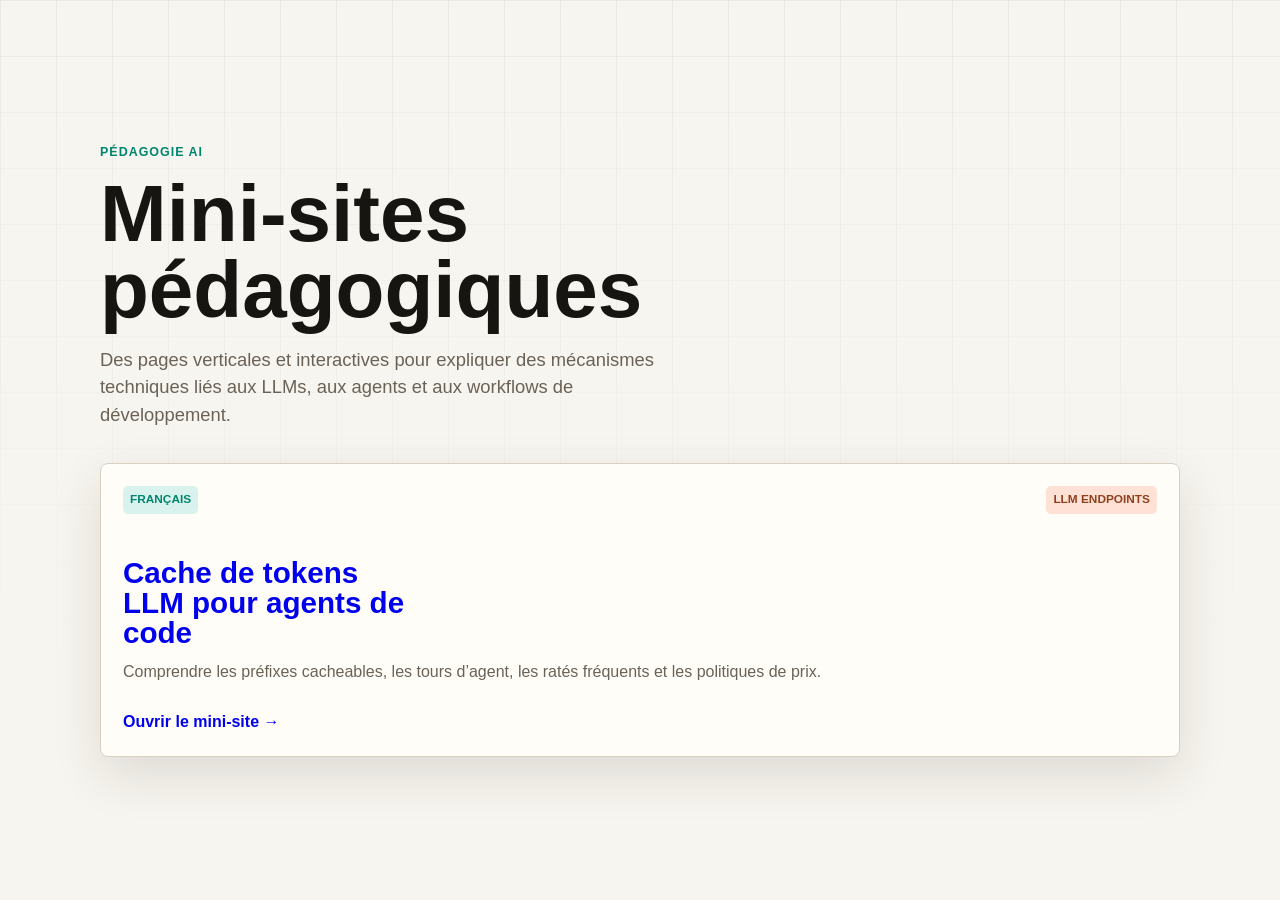
==== public/index.html @ 9476635a "feat: add llm token caching explainer" ====
<!doctype html>
<html lang="fr">
  <head>
    <meta charset="utf-8" />
    <meta name="viewport" content="width=device-width, initial-scale=1" />
    <title>Mini-sites pédagogiques</title>
    <meta
      name="description"
      content="Index des mini-sites pedagogiques disponibles dans ce projet."
    />
    <link
      rel="icon"
      href="data:image/svg+xml,%3Csvg xmlns='http://www.w3.org/2000/svg' viewBox='0 0 64 64'%3E%3Crect width='64' height='64' rx='12' fill='%23f7f5ef'/%3E%3Cpath d='M18 35h10v10H18zM36 35h10v10H36zM27 19h10v10H27z' fill='%2300856f'/%3E%3C/svg%3E"
    />
    <style>
      :root {
        color-scheme: light;
        --paper: #f7f5ef;
        --paper-strong: #fffdf8;
        --ink: #171512;
        --muted: #6b6257;
        --line: #d8d0c3;
        --hit: #00856f;
        --hit-soft: #d9f2ed;
        --miss-soft: #ffe2d5;
        --shadow: 0 18px 50px rgb(38 31 24 / 12%);
      }

      * {
        box-sizing: border-box;
      }

      body {
        min-height: 100vh;
        margin: 0;
        background: var(--paper);
        color: var(--ink);
        font-family:
          Verdana, Geneva, Tahoma, sans-serif;
        line-height: 1.5;
      }

      body::before {
        position: fixed;
        inset: 0;
        z-index: -1;
        pointer-events: none;
        content: "";
        background:
          linear-gradient(90deg, rgb(23 21 18 / 5%) 1px, transparent 1px),
          linear-gradient(180deg, rgb(23 21 18 / 4%) 1px, transparent 1px);
        background-size: 56px 56px;
        mask-image: linear-gradient(to bottom, black, transparent 75%);
      }

      main {
        display: grid;
        width: min(1080px, calc(100% - 36px));
        min-height: 100vh;
        margin: 0 auto;
        padding: 56px 0;
        align-content: center;
        gap: 34px;
      }

      .hero {
        max-width: 760px;
      }

      .eyebrow {
        margin: 0 0 14px;
        color: var(--hit);
        font-size: 0.78rem;
        font-weight: 800;
        letter-spacing: 0.08em;
        text-transform: uppercase;
      }

      h1,
      p {
        margin-top: 0;
      }

      h1 {
        margin-bottom: 18px;
        font-size: clamp(2.55rem, 7vw, 5rem);
        line-height: 0.95;
        letter-spacing: 0;
      }

      .lead {
        max-width: 58ch;
        margin-bottom: 0;
        color: var(--muted);
        font-size: 1.15rem;
      }

      .site-grid {
        display: grid;
        grid-template-columns: repeat(auto-fit, minmax(280px, 1fr));
        gap: 14px;
      }

      .site-card {
        display: grid;
        min-height: 260px;
        padding: 22px;
        border: 1px solid var(--line);
        border-radius: 8px;
        background: var(--paper-strong);
        box-shadow: var(--shadow);
        text-decoration: none;
      }

      .site-card:hover,
      .site-card:focus-visible {
        border-color: rgb(0 133 111 / 55%);
        outline: none;
      }

      .card-topline {
        display: flex;
        flex-wrap: wrap;
        gap: 8px;
        justify-content: space-between;
        margin-bottom: 44px;
      }

      .badge {
        display: inline-flex;
        min-height: 28px;
        align-items: center;
        padding: 4px 7px;
        border-radius: 5px;
        background: var(--hit-soft);
        color: var(--hit);
        font-size: 0.74rem;
        font-weight: 850;
        text-transform: uppercase;
      }

      .badge.secondary {
        background: var(--miss-soft);
        color: #91401f;
      }

      .site-card h2 {
        max-width: 18ch;
        margin: 0 0 12px;
        font-size: 1.85rem;
        line-height: 1.02;
        letter-spacing: 0;
      }

      .site-card p {
        margin-bottom: 0;
        color: var(--muted);
      }

      .card-action {
        align-self: end;
        margin-top: 26px;
        font-weight: 820;
      }
    </style>
  </head>
  <body>
    <main>
      <section class="hero" aria-labelledby="page-title">
        <p class="eyebrow">Pédagogie AI</p>
        <h1 id="page-title">Mini-sites pédagogiques</h1>
        <p class="lead">
          Des pages verticales et interactives pour expliquer des mécanismes techniques liés aux LLMs, aux agents et
          aux workflows de développement.
        </p>
      </section>

      <section class="site-grid" aria-label="Mini-sites disponibles">
        <a class="site-card" href="./llm-token-caching/fr/">
          <span class="card-topline">
            <span class="badge">Français</span>
            <span class="badge secondary">LLM endpoints</span>
          </span>
          <span>
            <h2>Cache de tokens LLM pour agents de code</h2>
            <p>
              Comprendre les préfixes cacheables, les tours d’agent, les ratés fréquents et les politiques de prix.
            </p>
          </span>
          <span class="card-action">Ouvrir le mini-site →</span>
        </a>
      </section>
    </main>
  </body>
</html>
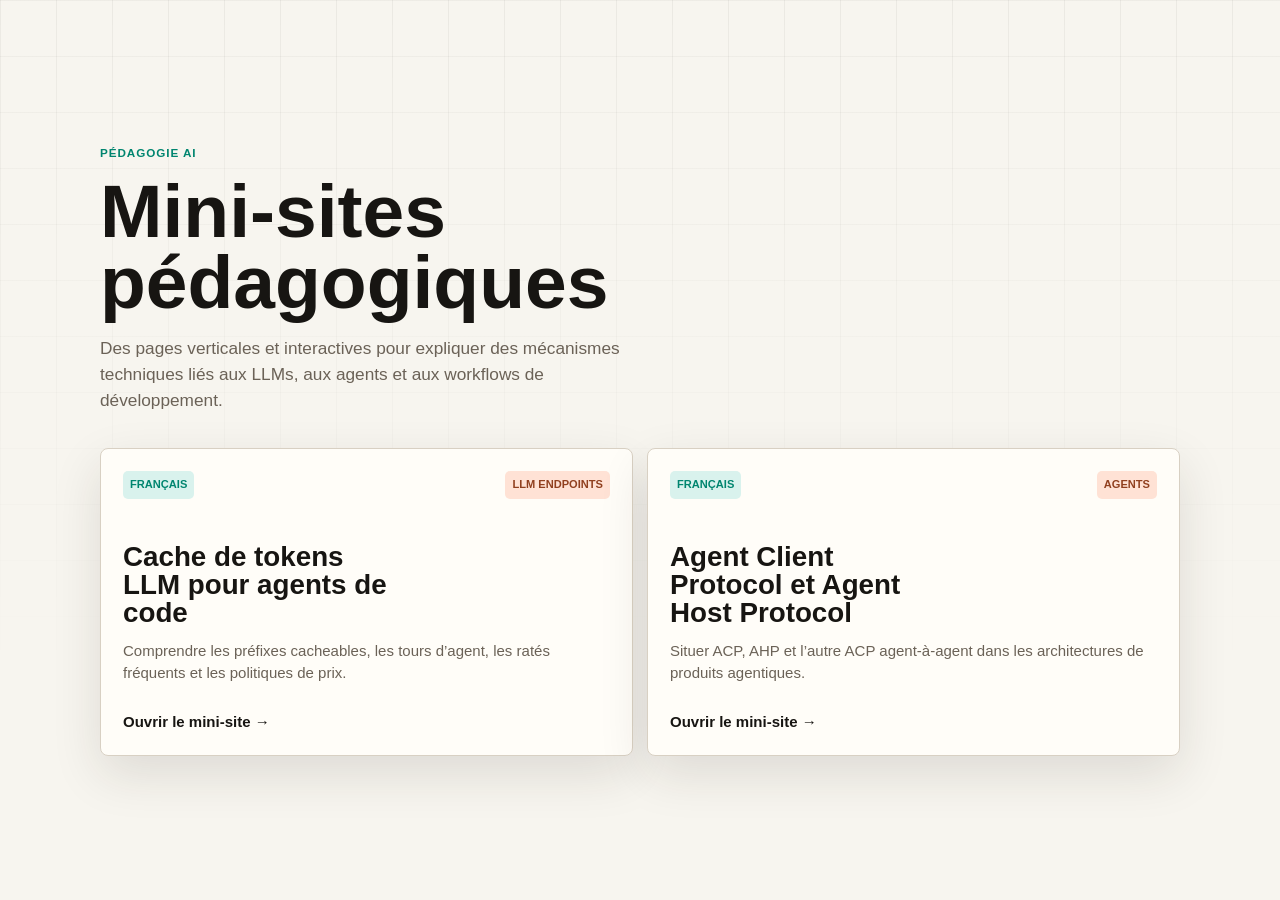
==== commit f8abd07d: "feat: add agent protocols explainer and shared docs" ====
--- a/public/index.html
+++ b/public/index.html
@@ -12,6 +12,7 @@
       rel="icon"
       href="data:image/svg+xml,%3Csvg xmlns='http://www.w3.org/2000/svg' viewBox='0 0 64 64'%3E%3Crect width='64' height='64' rx='12' fill='%23f7f5ef'/%3E%3Cpath d='M18 35h10v10H18zM36 35h10v10H36zM27 19h10v10H27z' fill='%2300856f'/%3E%3C/svg%3E"
     />
+    <link rel="stylesheet" href="./reset.css?v=20260519" />
     <style>
       :root {
         color-scheme: light;
@@ -189,6 +190,20 @@
           </span>
           <span class="card-action">Ouvrir le mini-site →</span>
         </a>
+
+        <a class="site-card" href="./agent-protocols/fr/">
+          <span class="card-topline">
+            <span class="badge">Français</span>
+            <span class="badge secondary">Agents</span>
+          </span>
+          <span>
+            <h2>Agent Client Protocol et Agent Host Protocol</h2>
+            <p>
+              Situer ACP, AHP et l’autre ACP agent-à-agent dans les architectures de produits agentiques.
+            </p>
+          </span>
+          <span class="card-action">Ouvrir le mini-site →</span>
+        </a>
       </section>
     </main>
   </body>
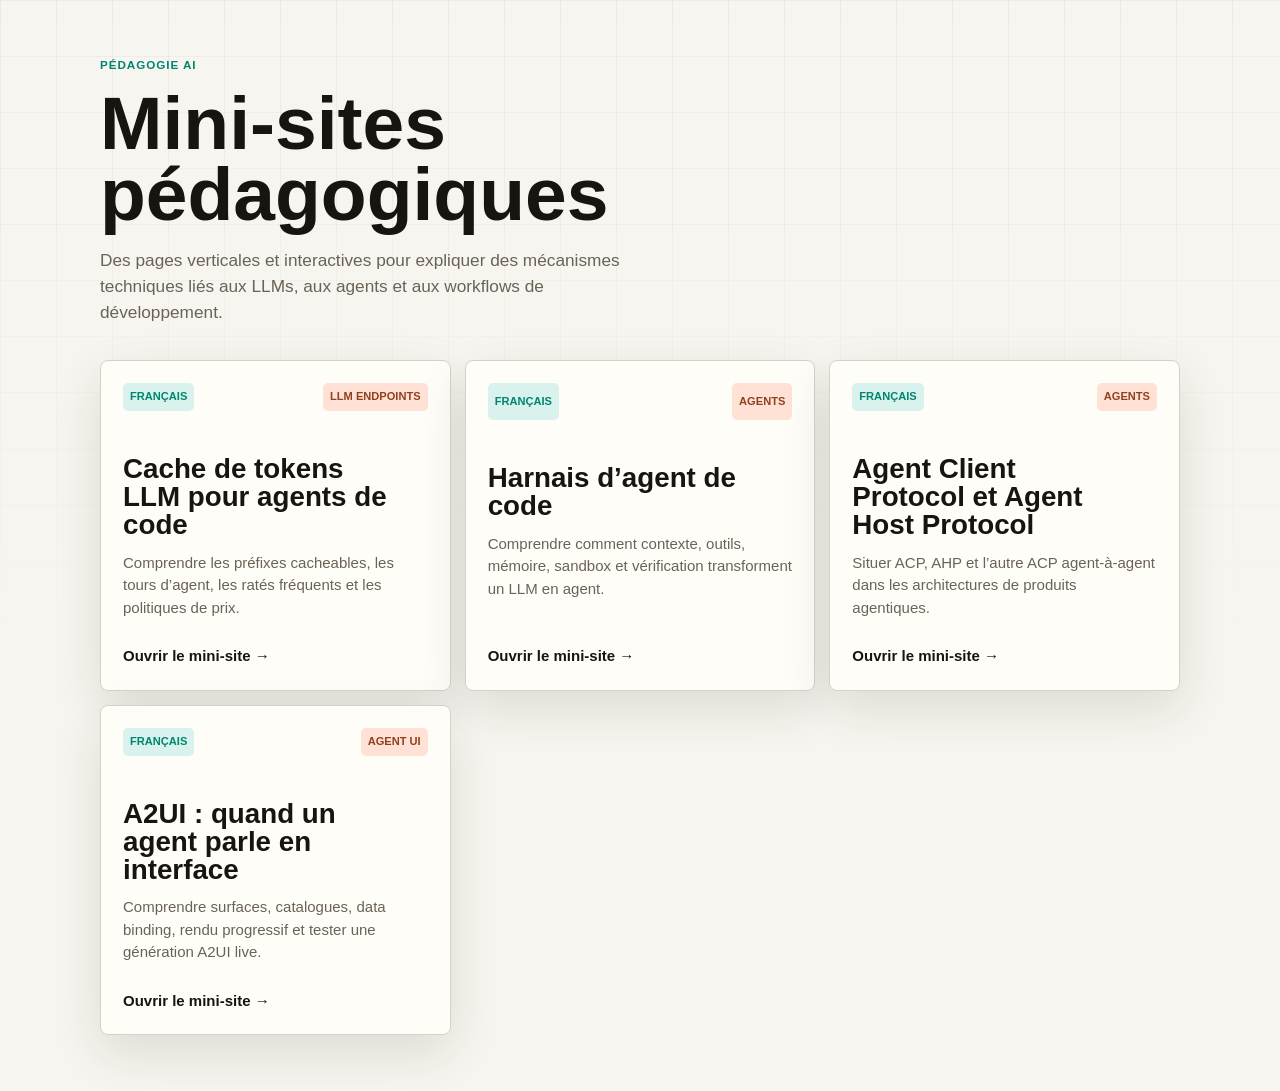
==== commit 959cb197: "feat(a2ui): add a2ui demo" ====
--- a/public/index.html
+++ b/public/index.html
@@ -191,6 +191,20 @@
           <span class="card-action">Ouvrir le mini-site →</span>
         </a>
 
+        <a class="site-card" href="./agent-harness/fr/">
+          <span class="card-topline">
+            <span class="badge">Français</span>
+            <span class="badge secondary">Agents</span>
+          </span>
+          <span>
+            <h2>Harnais d’agent de code</h2>
+            <p>
+              Comprendre comment contexte, outils, mémoire, sandbox et vérification transforment un LLM en agent.
+            </p>
+          </span>
+          <span class="card-action">Ouvrir le mini-site →</span>
+        </a>
+
         <a class="site-card" href="./agent-protocols/fr/">
           <span class="card-topline">
             <span class="badge">Français</span>
@@ -200,6 +214,20 @@
             <h2>Agent Client Protocol et Agent Host Protocol</h2>
             <p>
               Situer ACP, AHP et l’autre ACP agent-à-agent dans les architectures de produits agentiques.
+            </p>
+          </span>
+          <span class="card-action">Ouvrir le mini-site →</span>
+        </a>
+
+        <a class="site-card" href="./a2ui/fr/">
+          <span class="card-topline">
+            <span class="badge">Français</span>
+            <span class="badge secondary">Agent UI</span>
+          </span>
+          <span>
+            <h2>A2UI : quand un agent parle en interface</h2>
+            <p>
+              Comprendre surfaces, catalogues, data binding, rendu progressif et tester une génération A2UI live.
             </p>
           </span>
           <span class="card-action">Ouvrir le mini-site →</span>
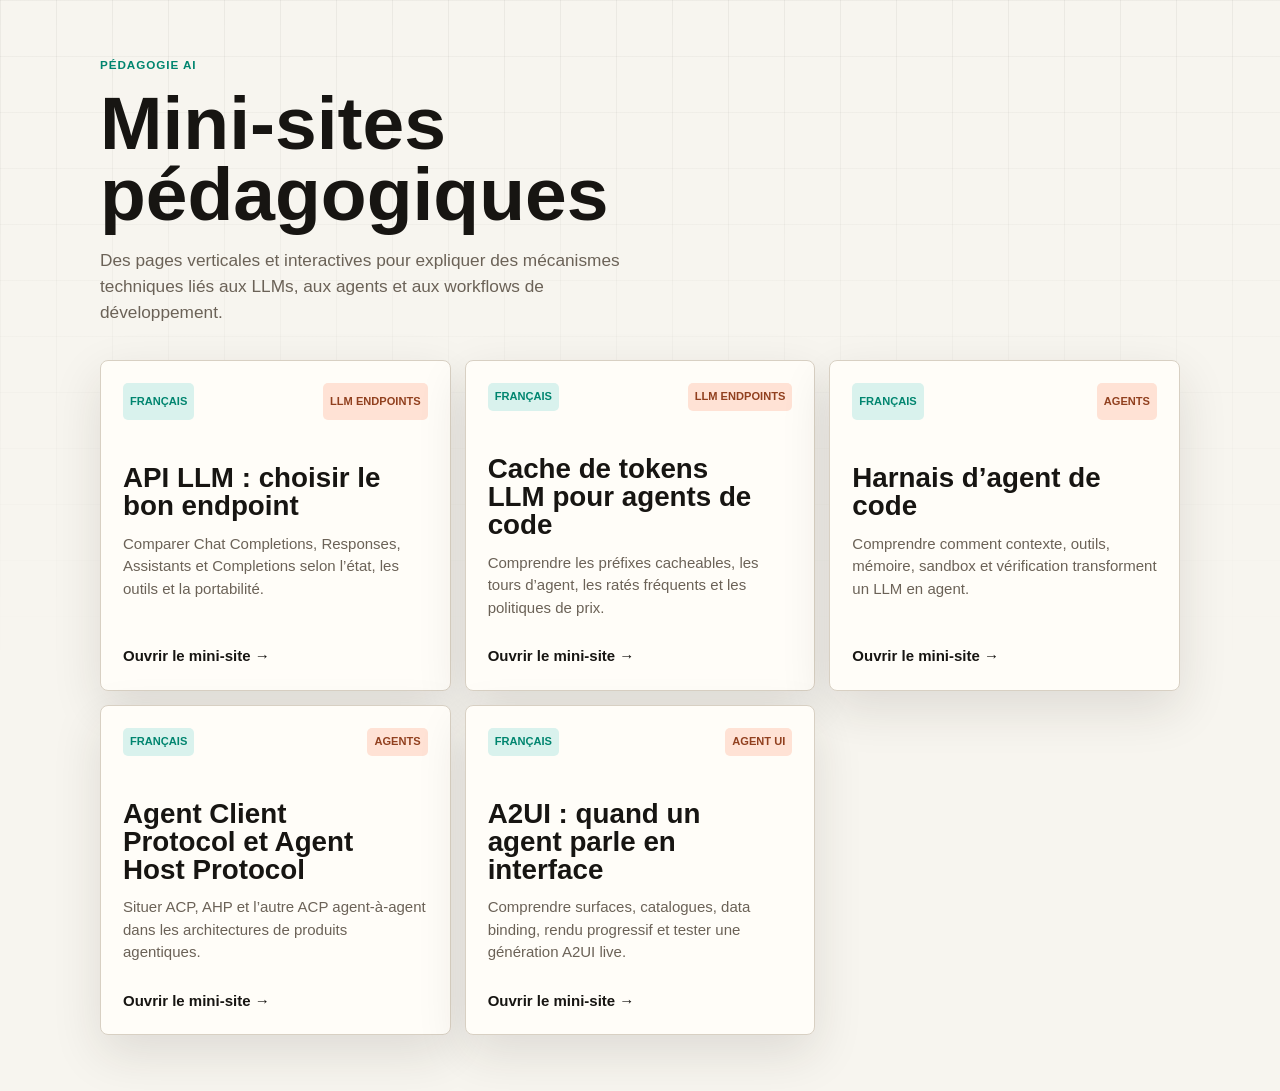
==== commit b53f037f: "feat: add LLM endpoint API explainer" ====
--- a/public/index.html
+++ b/public/index.html
@@ -36,8 +36,7 @@
         margin: 0;
         background: var(--paper);
         color: var(--ink);
-        font-family:
-          Verdana, Geneva, Tahoma, sans-serif;
+        font-family: Verdana, Geneva, Tahoma, sans-serif;
         line-height: 1.5;
       }
 
@@ -171,12 +170,28 @@
         <p class="eyebrow">Pédagogie AI</p>
         <h1 id="page-title">Mini-sites pédagogiques</h1>
         <p class="lead">
-          Des pages verticales et interactives pour expliquer des mécanismes techniques liés aux LLMs, aux agents et
-          aux workflows de développement.
+          Des pages verticales et interactives pour expliquer des mécanismes
+          techniques liés aux LLMs, aux agents et aux workflows de
+          développement.
         </p>
       </section>
 
       <section class="site-grid" aria-label="Mini-sites disponibles">
+        <a class="site-card" href="./llm-endpoint-apis/fr/">
+          <span class="card-topline">
+            <span class="badge">Français</span>
+            <span class="badge secondary">LLM endpoints</span>
+          </span>
+          <span>
+            <h2>API LLM : choisir le bon endpoint</h2>
+            <p>
+              Comparer Chat Completions, Responses, Assistants et Completions
+              selon l’état, les outils et la portabilité.
+            </p>
+          </span>
+          <span class="card-action">Ouvrir le mini-site →</span>
+        </a>
+
         <a class="site-card" href="./llm-token-caching/fr/">
           <span class="card-topline">
             <span class="badge">Français</span>
@@ -185,7 +200,8 @@
           <span>
             <h2>Cache de tokens LLM pour agents de code</h2>
             <p>
-              Comprendre les préfixes cacheables, les tours d’agent, les ratés fréquents et les politiques de prix.
+              Comprendre les préfixes cacheables, les tours d’agent, les ratés
+              fréquents et les politiques de prix.
             </p>
           </span>
           <span class="card-action">Ouvrir le mini-site →</span>
@@ -199,7 +215,8 @@
           <span>
             <h2>Harnais d’agent de code</h2>
             <p>
-              Comprendre comment contexte, outils, mémoire, sandbox et vérification transforment un LLM en agent.
+              Comprendre comment contexte, outils, mémoire, sandbox et
+              vérification transforment un LLM en agent.
             </p>
           </span>
           <span class="card-action">Ouvrir le mini-site →</span>
@@ -213,7 +230,8 @@
           <span>
             <h2>Agent Client Protocol et Agent Host Protocol</h2>
             <p>
-              Situer ACP, AHP et l’autre ACP agent-à-agent dans les architectures de produits agentiques.
+              Situer ACP, AHP et l’autre ACP agent-à-agent dans les
+              architectures de produits agentiques.
             </p>
           </span>
           <span class="card-action">Ouvrir le mini-site →</span>
@@ -227,7 +245,8 @@
           <span>
             <h2>A2UI : quand un agent parle en interface</h2>
             <p>
-              Comprendre surfaces, catalogues, data binding, rendu progressif et tester une génération A2UI live.
+              Comprendre surfaces, catalogues, data binding, rendu progressif et
+              tester une génération A2UI live.
             </p>
           </span>
           <span class="card-action">Ouvrir le mini-site →</span>
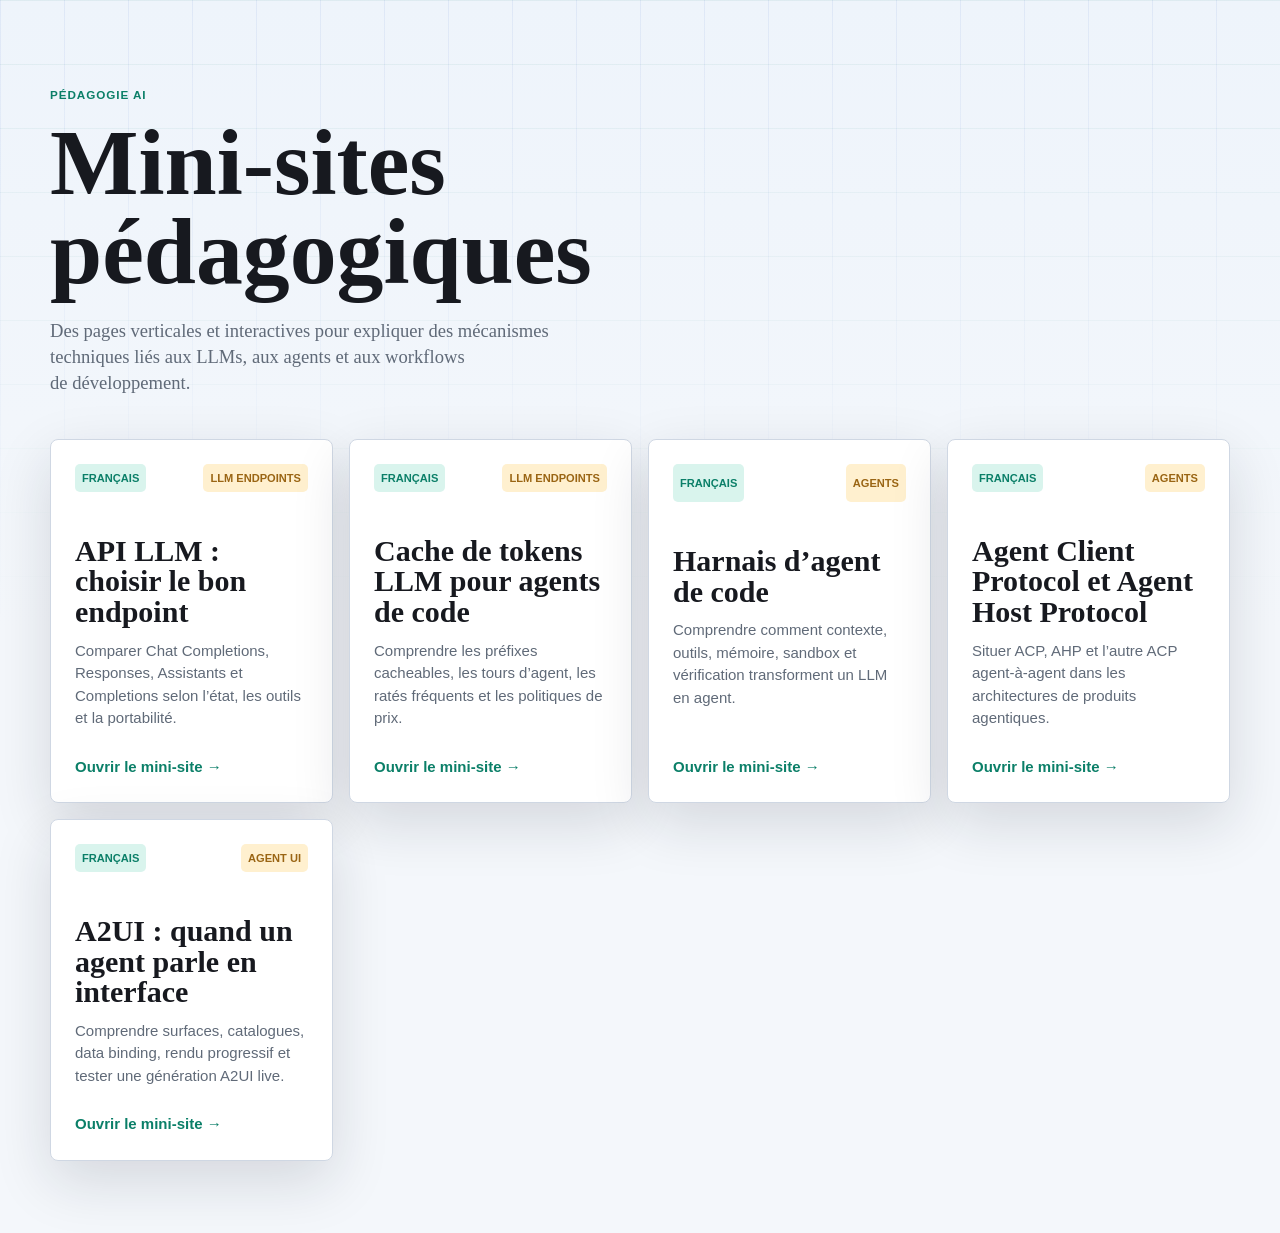
==== commit e57c4a3b: "style: update CSS variables and layout for improved design consistency" ====
--- a/public/index.html
+++ b/public/index.html
@@ -13,18 +13,23 @@
       href="data:image/svg+xml,%3Csvg xmlns='http://www.w3.org/2000/svg' viewBox='0 0 64 64'%3E%3Crect width='64' height='64' rx='12' fill='%23f7f5ef'/%3E%3Cpath d='M18 35h10v10H18zM36 35h10v10H36zM27 19h10v10H27z' fill='%2300856f'/%3E%3C/svg%3E"
     />
     <link rel="stylesheet" href="./reset.css?v=20260519" />
+    <link rel="stylesheet" href="./story.css?v=20260525-editorial3" />
     <style>
       :root {
         color-scheme: light;
-        --paper: #f7f5ef;
-        --paper-strong: #fffdf8;
-        --ink: #171512;
-        --muted: #6b6257;
-        --line: #d8d0c3;
-        --hit: #00856f;
-        --hit-soft: #d9f2ed;
-        --miss-soft: #ffe2d5;
-        --shadow: 0 18px 50px rgb(38 31 24 / 12%);
+        --paper: #f4f7fb;
+        --paper-strong: #ffffff;
+        --ink: #17191f;
+        --muted: #606a78;
+        --line: #cfd7e3;
+        --line-strong: #9aa8ba;
+        --teal: #0b7f68;
+        --teal-soft: #d9f4ed;
+        --blue: #2f65c8;
+        --blue-soft: #dce8ff;
+        --amber: #9a6514;
+        --amber-soft: #fff0cf;
+        --shadow: 0 20px 58px rgb(20 30 46 / 14%);
       }
 
       * {
@@ -34,9 +39,11 @@
       body {
         min-height: 100vh;
         margin: 0;
-        background: var(--paper);
+        background:
+          linear-gradient(180deg, #eef4fb 0, var(--paper) 42rem),
+          var(--paper);
         color: var(--ink);
-        font-family: Verdana, Geneva, Tahoma, sans-serif;
+        font-family: var(--font-ui);
         line-height: 1.5;
       }
 
@@ -47,31 +54,35 @@
         pointer-events: none;
         content: "";
         background:
-          linear-gradient(90deg, rgb(23 21 18 / 5%) 1px, transparent 1px),
-          linear-gradient(180deg, rgb(23 21 18 / 4%) 1px, transparent 1px);
-        background-size: 56px 56px;
-        mask-image: linear-gradient(to bottom, black, transparent 75%);
+          linear-gradient(90deg, rgb(47 101 200 / 8%) 1px, transparent 1px),
+          linear-gradient(180deg, rgb(11 127 104 / 7%) 1px, transparent 1px);
+        background-size: 64px 64px;
+        mask-image: linear-gradient(to bottom, black, transparent 70%);
+      }
+
+      a {
+        color: inherit;
       }
 
       main {
         display: grid;
-        width: min(1080px, calc(100% - 36px));
+        width: min(1180px, calc(100% - 56px));
         min-height: 100vh;
         margin: 0 auto;
-        padding: 56px 0;
-        align-content: center;
-        gap: 34px;
+        padding: 86px 0 72px;
+        align-content: start;
+        gap: 42px;
       }
 
       .hero {
-        max-width: 760px;
+        max-width: 900px;
       }
 
       .eyebrow {
         margin: 0 0 14px;
-        color: var(--hit);
+        color: var(--teal);
         font-size: 0.78rem;
-        font-weight: 800;
+        font-weight: 850;
         letter-spacing: 0.08em;
         text-transform: uppercase;
       }
@@ -82,8 +93,9 @@
       }
 
       h1 {
-        margin-bottom: 18px;
-        font-size: clamp(2.55rem, 7vw, 5rem);
+        max-width: 11ch;
+        margin-bottom: 22px;
+        font-size: clamp(3.4rem, 8vw, 6.25rem);
         line-height: 0.95;
         letter-spacing: 0;
       }
@@ -92,19 +104,20 @@
         max-width: 58ch;
         margin-bottom: 0;
         color: var(--muted);
-        font-size: 1.15rem;
+        font-size: 1.24rem;
+        line-height: 1.42;
       }
 
       .site-grid {
         display: grid;
         grid-template-columns: repeat(auto-fit, minmax(280px, 1fr));
-        gap: 14px;
+        gap: 16px;
       }
 
       .site-card {
         display: grid;
-        min-height: 260px;
-        padding: 22px;
+        min-height: 282px;
+        padding: 24px;
         border: 1px solid var(--line);
         border-radius: 8px;
         background: var(--paper-strong);
@@ -114,8 +127,9 @@
 
       .site-card:hover,
       .site-card:focus-visible {
-        border-color: rgb(0 133 111 / 55%);
+        border-color: rgb(11 127 104 / 55%);
         outline: none;
+        transform: translateY(-2px);
       }
 
       .card-topline {
@@ -132,22 +146,23 @@
         align-items: center;
         padding: 4px 7px;
         border-radius: 5px;
-        background: var(--hit-soft);
-        color: var(--hit);
+        background: var(--teal-soft);
+        color: var(--teal);
         font-size: 0.74rem;
         font-weight: 850;
         text-transform: uppercase;
       }
 
       .badge.secondary {
-        background: var(--miss-soft);
-        color: #91401f;
+        background: var(--amber-soft);
+        color: var(--amber);
       }
 
       .site-card h2 {
         max-width: 18ch;
         margin: 0 0 12px;
-        font-size: 1.85rem;
+        font-family: var(--font-prose);
+        font-size: 2rem;
         line-height: 1.02;
         letter-spacing: 0;
       }
@@ -160,7 +175,34 @@
       .card-action {
         align-self: end;
         margin-top: 26px;
+        color: var(--teal);
         font-weight: 820;
+      }
+
+      .site-card:focus-visible {
+        outline: 3px solid var(--blue);
+        outline-offset: 3px;
+      }
+
+      @media (max-width: 760px) {
+        main {
+          width: min(100% - 36px, 1180px);
+          padding: 58px 0;
+          gap: 30px;
+        }
+
+        h1 {
+          max-width: 12ch;
+          font-size: 3.15rem;
+        }
+
+        .lead {
+          font-size: 1.08rem;
+        }
+
+        .site-card {
+          min-height: 236px;
+        }
       }
     </style>
   </head>
--- a/public/story.css
+++ b/public/story.css
@@ -0,0 +1,224 @@
+:root {
+  --font-prose: Iowan Old Style, Charter, Georgia, serif;
+  --font-ui: Verdana, Geneva, Tahoma, sans-serif;
+  --font-code: ui-monospace, SFMono-Regular, Menlo, Consolas, monospace;
+  --story-measure: 62ch;
+  --story-note-measure: 22ch;
+  --story-section-block: 96px;
+  --story-section-inline: 28px;
+}
+
+html {
+  scroll-behavior: smooth;
+}
+
+body {
+  font-family: var(--font-ui);
+  overflow-x: clip;
+}
+
+code,
+pre,
+kbd,
+samp {
+  font-family: var(--font-code);
+}
+
+.code-panel code,
+.hero-code code {
+  white-space: pre-wrap;
+  overflow-wrap: anywhere;
+}
+
+h1,
+h2,
+.lead,
+.section-copy p:not(.eyebrow):not(.chapter-folio),
+.pull-quote,
+.margin-note {
+  font-family: var(--font-prose);
+}
+
+h1,
+h2,
+.lead,
+.section-copy p:not(.eyebrow):not(.chapter-folio) {
+  text-wrap: pretty;
+}
+
+.lead,
+.section-copy p:not(.eyebrow):not(.chapter-folio) {
+  max-width: var(--story-measure);
+}
+
+.story-section {
+  position: relative;
+  width: 100%;
+}
+
+.section-copy {
+  min-width: 0;
+}
+
+.hero > *,
+.story-section > * {
+  min-width: 0;
+}
+
+.chapter-folio {
+  display: flex;
+  width: fit-content;
+  align-items: center;
+  gap: 10px;
+  margin: 0 0 16px;
+  color: var(--muted);
+  font-family: var(--font-ui);
+  font-size: 0.74rem;
+  font-weight: 820;
+  line-height: 1.2;
+  text-transform: uppercase;
+}
+
+.chapter-folio::before {
+  display: block;
+  width: 42px;
+  height: 1px;
+  background: var(--line-strong, var(--line));
+  content: "";
+}
+
+.margin-note {
+  max-width: var(--story-note-measure);
+  margin: 18px 0;
+  padding: 12px 0 12px 14px;
+  border-left: 2px solid var(--line-strong, var(--line));
+  color: var(--muted);
+  font-size: 0.92rem;
+  line-height: 1.45;
+}
+
+.margin-note strong {
+  display: block;
+  margin-bottom: 6px;
+  color: var(--ink);
+  font-family: var(--font-ui);
+  font-size: 0.72rem;
+  font-weight: 850;
+  line-height: 1.2;
+  text-transform: uppercase;
+}
+
+.pull-quote {
+  max-width: 34ch;
+  margin: 30px 0;
+  padding: 4px 0 4px 18px;
+  border-left: 4px solid var(--line-strong, var(--line));
+  color: var(--ink);
+  font-size: 1.35rem;
+  line-height: 1.25;
+}
+
+.definition-strip {
+  clear: both;
+  display: grid;
+  gap: 12px;
+  margin: 28px 0 0;
+  padding: 16px 0;
+  border-top: 1px solid var(--line);
+  border-bottom: 1px solid var(--line);
+}
+
+.definition-strip dt {
+  margin: 0 0 4px;
+  color: var(--ink);
+  font-family: var(--font-ui);
+  font-size: 0.76rem;
+  font-weight: 850;
+  text-transform: uppercase;
+}
+
+.definition-strip dd {
+  margin: 0;
+  color: var(--muted);
+  font-family: var(--font-prose);
+  font-size: 0.98rem;
+  line-height: 1.45;
+}
+
+.wide-visual {
+  width: min(1180px, calc(100% - 56px));
+  margin-right: auto;
+  margin-left: auto;
+}
+
+@media (min-width: 1180px) {
+  .section-copy .margin-note {
+    float: right;
+    width: min(42%, var(--story-note-measure));
+    margin: 4px 0 18px 24px;
+  }
+
+  .section-copy.narrow .margin-note,
+  .section-copy.wide .margin-note {
+    float: none;
+    margin-left: auto;
+  }
+}
+
+@media (max-width: 760px) {
+  :root {
+    --story-section-block: 58px;
+    --story-section-inline: 18px;
+  }
+
+  h1 {
+    font-size: 2.45rem;
+  }
+
+  h2 {
+    font-size: 1.9rem;
+  }
+
+  .lead,
+  .section-copy p:not(.eyebrow):not(.chapter-folio) {
+    font-size: 1.04rem;
+  }
+
+  .chapter-folio {
+    margin-bottom: 12px;
+  }
+
+  .chapter-folio::before {
+    width: 30px;
+  }
+
+  .margin-note {
+    max-width: none;
+    margin: 16px 0 22px;
+    padding: 11px 12px;
+    border: 1px solid var(--line);
+    border-left: 4px solid var(--line-strong, var(--line));
+    background: rgb(255 253 248 / 62%);
+  }
+
+  .pull-quote {
+    max-width: none;
+    font-size: 1.15rem;
+  }
+
+  .hero > *,
+  .story-section > * {
+    max-width: calc(100vw - (2 * var(--story-section-inline)));
+  }
+}
+
+@media (prefers-reduced-motion: reduce) {
+  *,
+  *::before,
+  *::after {
+    scroll-behavior: auto !important;
+    animation-duration: 0.001ms !important;
+    animation-iteration-count: 1 !important;
+    transition-duration: 0.001ms !important;
+  }
+}
